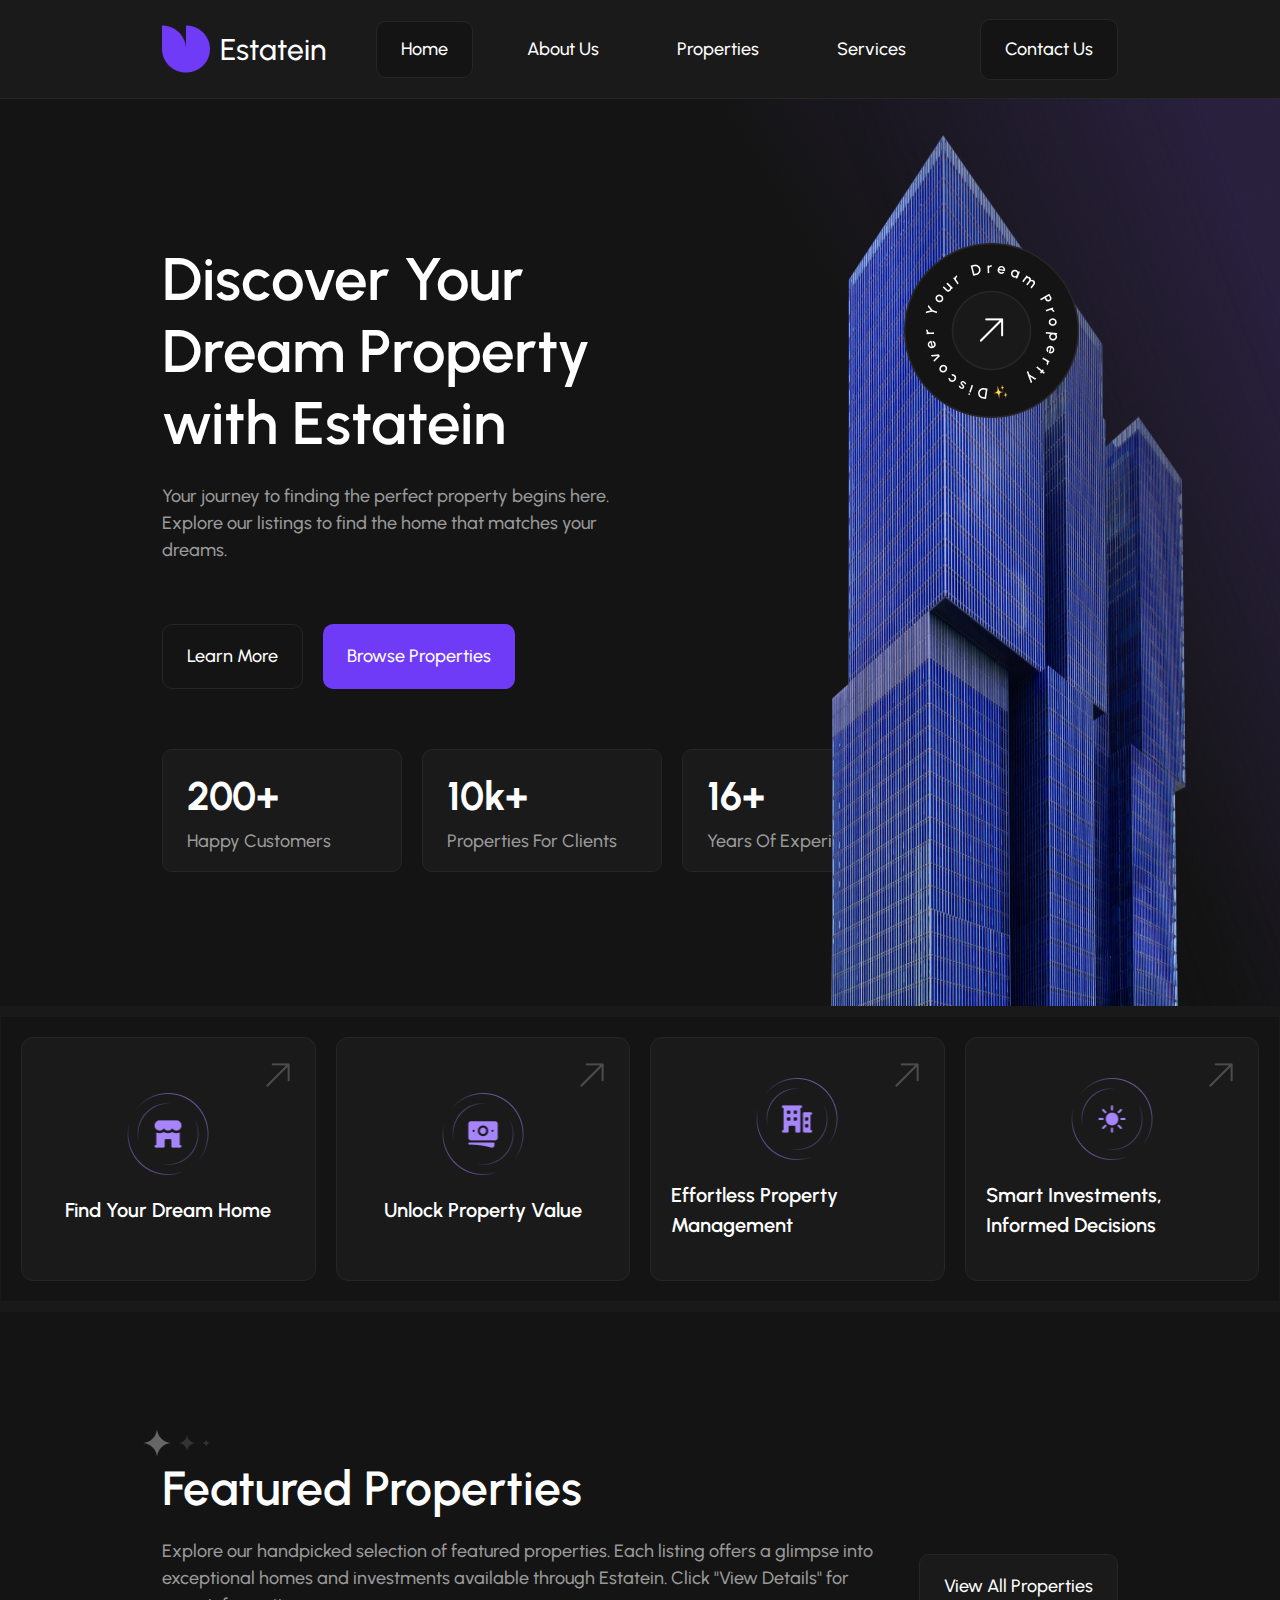
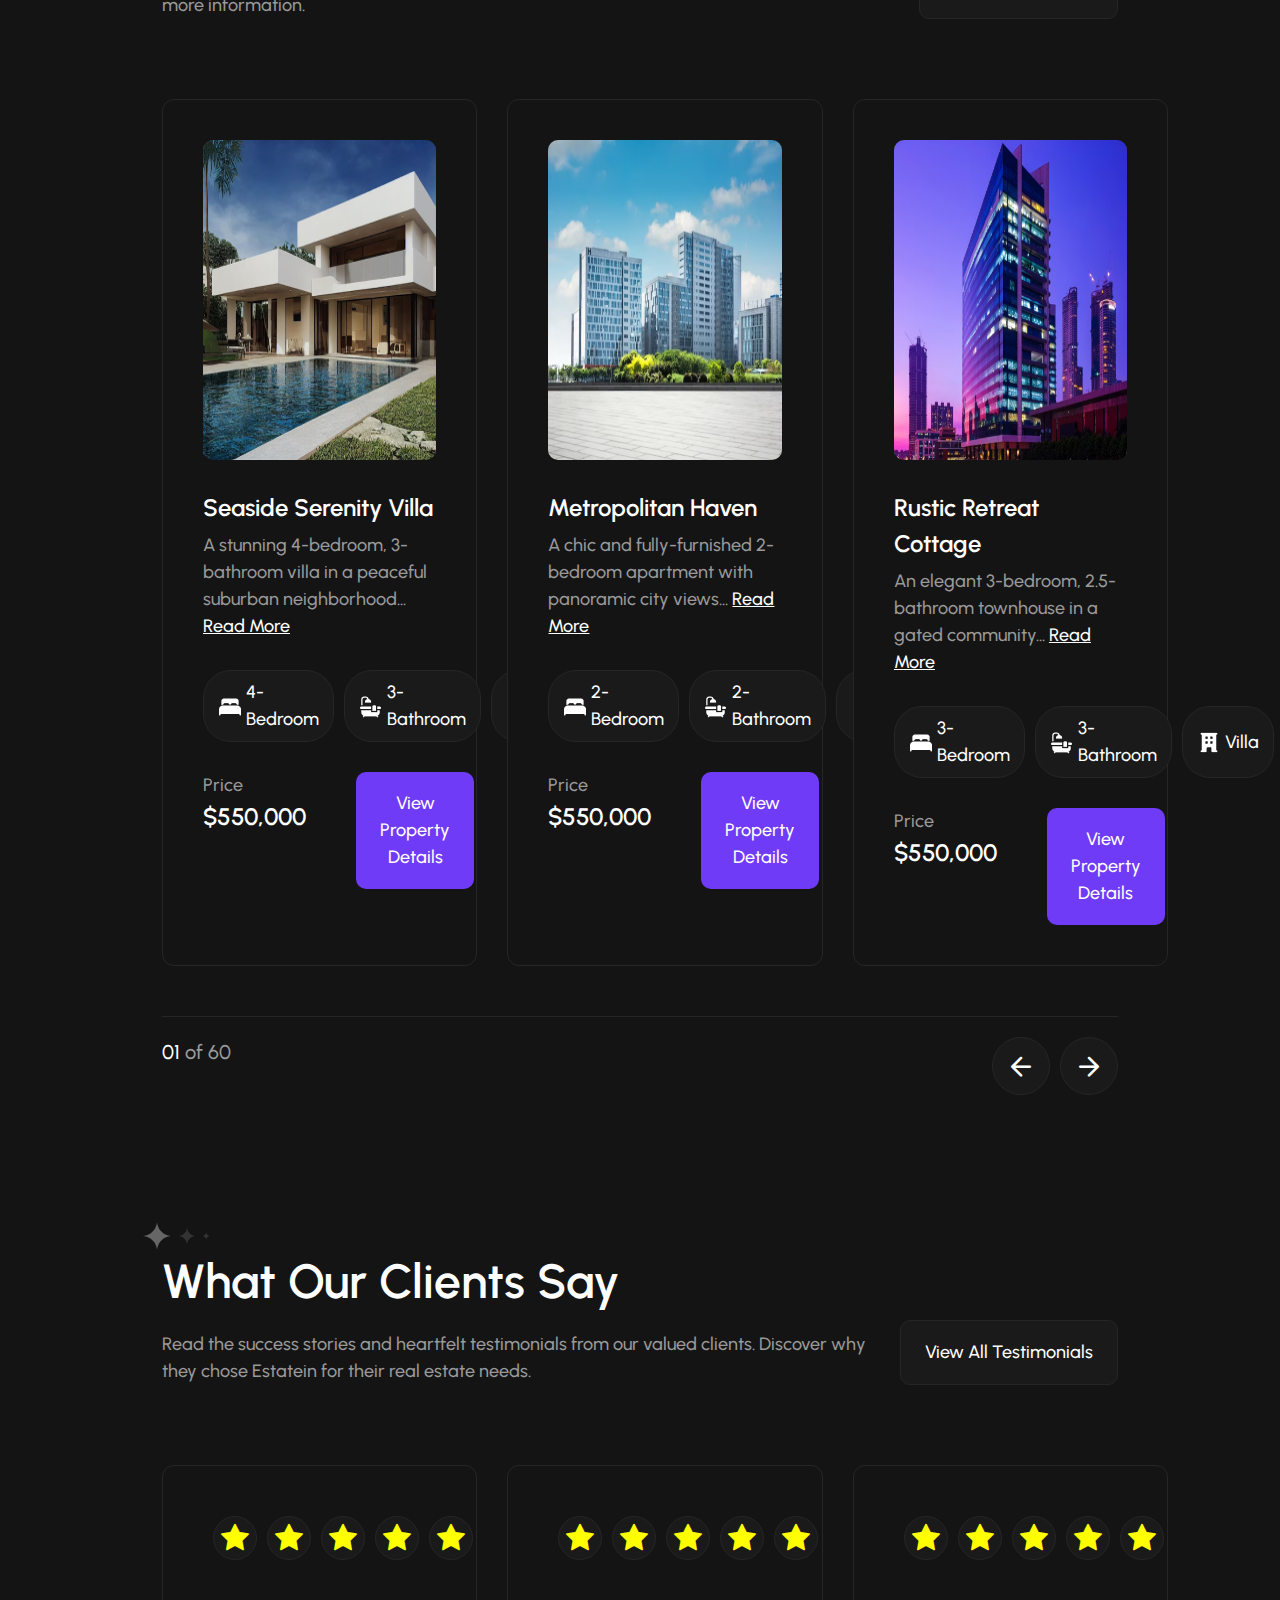
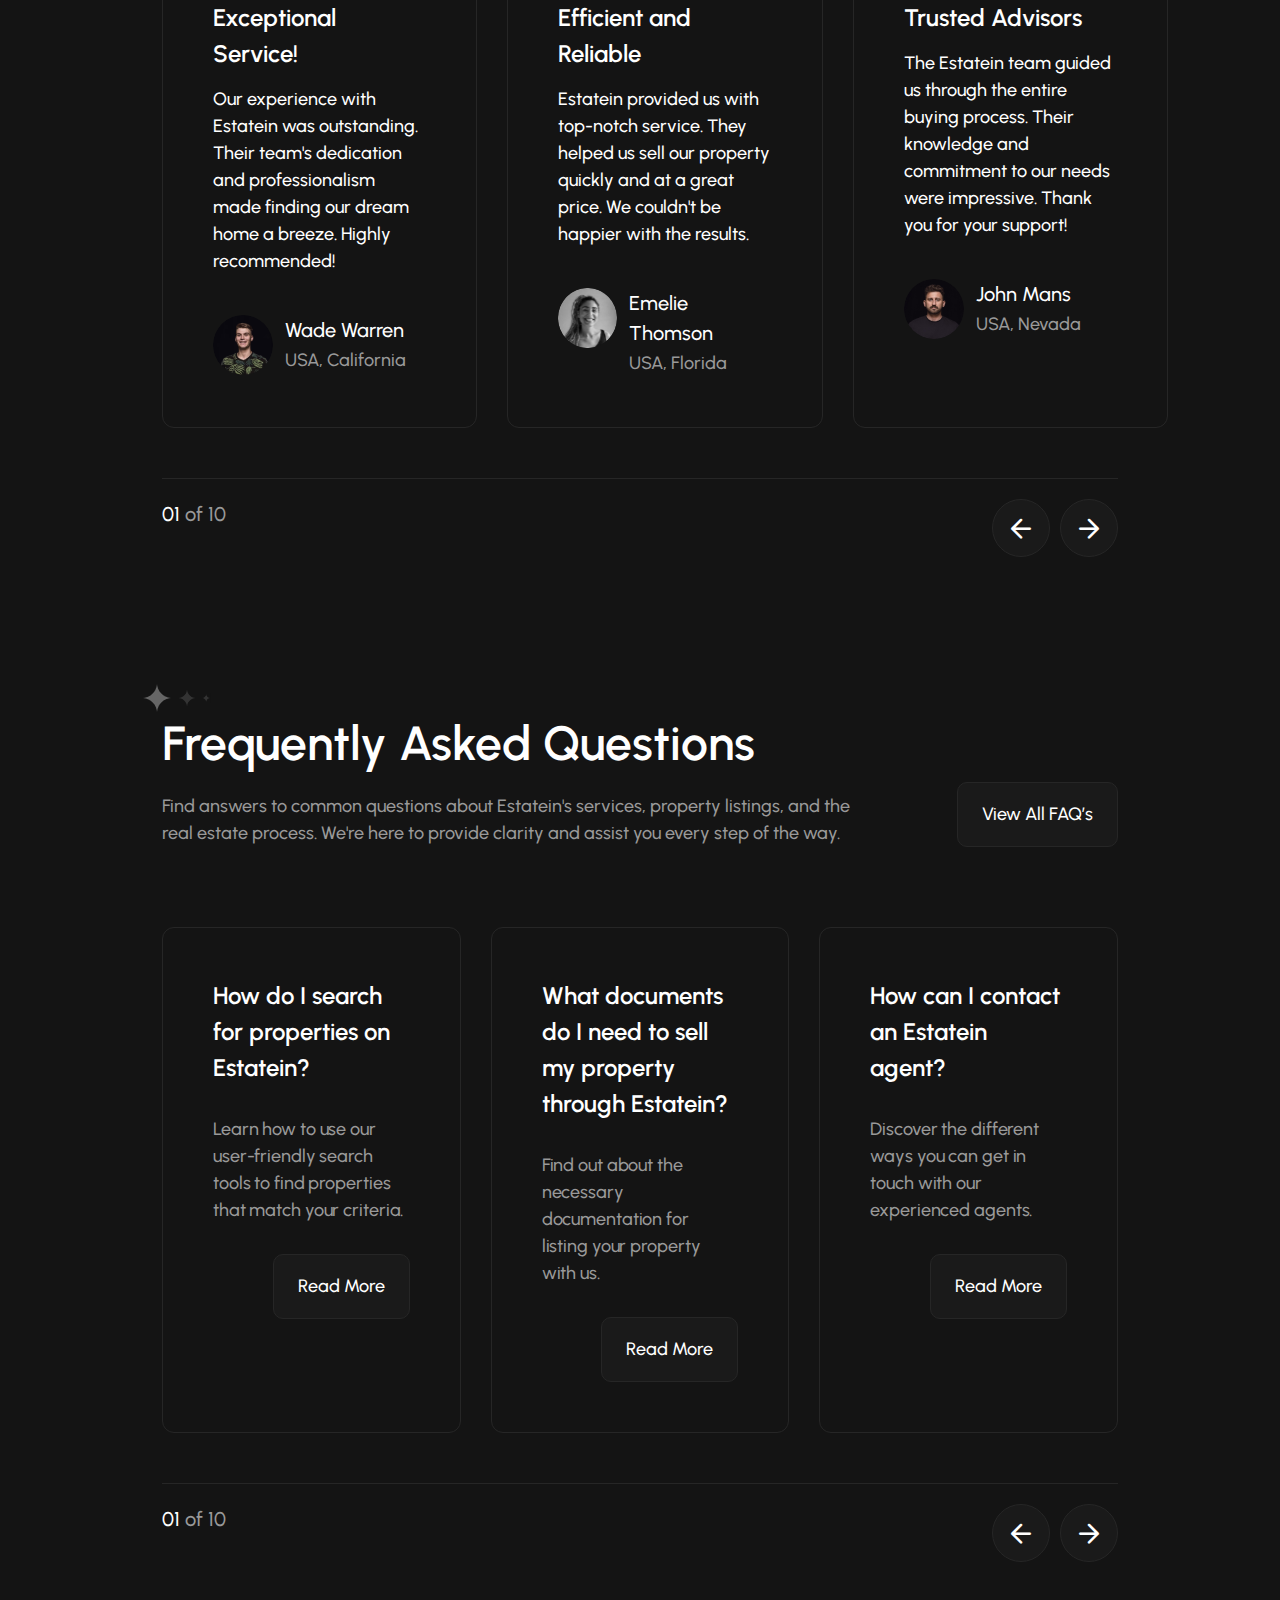
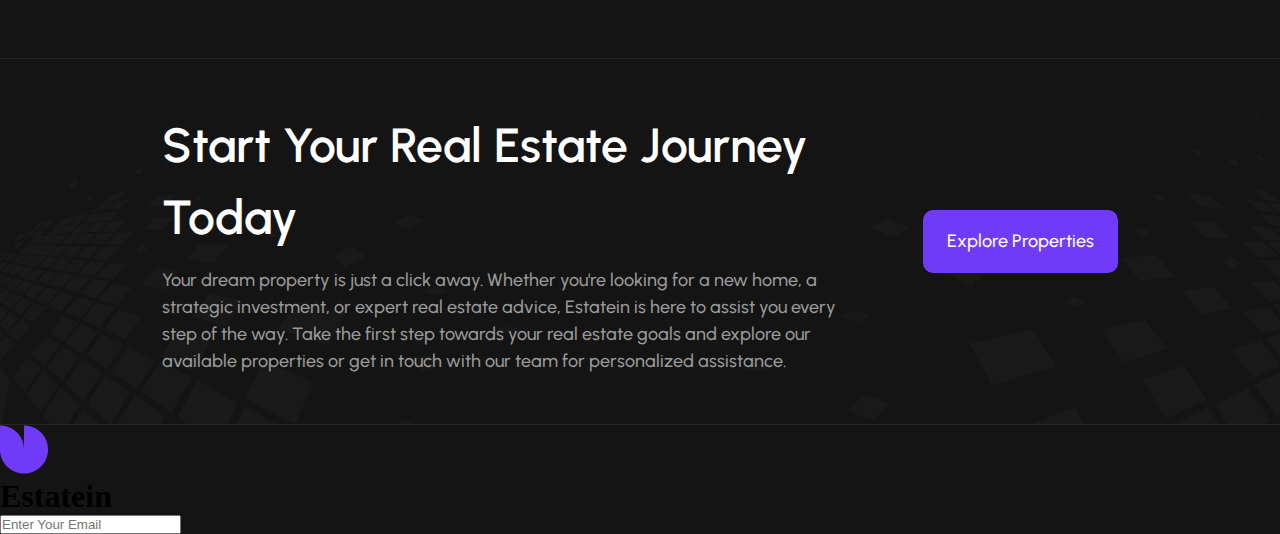
==== index.html @ aea60852 "home page" ====
<!DOCTYPE html>
<html lang="en">
  <head>
    <meta charset="UTF-8" />
    <meta name="viewport" content="width=device-width, initial-scale=1.0" />
    <title>Document</title>
    <link rel="stylesheet" href="style.css" />
    <link rel="stylesheet" href="./assets/global.css" />
    <script defer src="./app.js"></script>
    <link rel="preconnect" href="https://fonts.googleapis.com" />
    <link rel="preconnect" href="https://fonts.gstatic.com" crossorigin />
    <link
      href="https://fonts.googleapis.com/css2?family=Urbanist:ital,wght@0,100..900;1,100..900&display=swap"
      rel="stylesheet"
    />
    <link rel="stylesheet" href="./assets/icons/style.css" />
  </head>
  <body>
    <section class="G-style">
      <header class="head">
        <div class="logo-name">
          <div class="logo">
            <img src="./assets/icons/Symbol.png" alt="logo" />
          </div>
          <h1 class="title">Estatein</h1>
        </div>
        <ul class="list">
          <li class="list1">Home</li>
          <li class="list1">About Us</li>
          <li class="list1">Properties</li>
          <li class="list1">Services</li>
        </ul>
        <button class="contact-btn">Contact Us</button>
      </header>
      <div class="up-content">
        <div class="central-link">
          <img src="./assets/images/Sub Container.png" alt="" />
        </div>
        <div class="container1">
          <div class="cont1-text">
            <p class="text-large">Discover Your Dream Property with Estatein</p>
            <p class="text-small">
              Your journey to finding the perfect property begins here. Explore
              our listings to find the home that matches your dreams.
            </p>
          </div>
          <div class="cont1-btns">
            <button class="btn-more">Learn More</button>
            <button class="btn-properties">Browse Properties</button>
          </div>
          <div class="cont1-info">
            <div class="info-element">
              <p class="info-num">200+</p>
              <p class="info-text">Happy Customers</p>
            </div>
            <div class="info-element">
              <p class="info-num">10k+</p>
              <p class="info-text">Properties For Clients</p>
            </div>
            <div class="info-element">
              <p class="info-num">16+</p>
              <p class="info-text">Years Of Experience</p>
            </div>
          </div>
        </div>
        <div class="container2">
          <img src="./assets/images/Image.png" alt="building" />
        </div>
      </div>
      <div class="links">
        <div class="links-elm">
          <div class="icon-arrow">
            <img src="./assets/icons/./Icon.png" alt="icon" />
          </div>
          <div class="icon">
            <img src="./assets/icons/./Icon Container.png" alt="icon" />
          </div>
          <p class="text">Find Your Dream Home</p>
        </div>
        <div class="links-elm">
          <div class="icon-arrow">
            <img src="./assets/icons/./Icon.png" alt="icon" />
          </div>
          <div class="icon">
            <img src="./assets/icons/./Icon Container1.png" alt="icon" />
          </div>
          <p class="text">Unlock Property Value</p>
        </div>
        <div class="links-elm">
          <div class="icon-arrow">
            <img src="./assets/icons/./Icon.png" alt="icon" />
          </div>
          <div class="icon">
            <img src="./assets/icons/./Icon Container2.png" alt="icon" />
          </div>
          <p class="text">Effortless Property Management</p>
        </div>
        <div class="links-elm">
          <div class="icon-arrow">
            <img src="./assets/icons/./Icon.png" alt="icon" />
          </div>
          <div class="icon">
            <img src="./assets/icons/./Icon Container3.png" alt="icon" />
          </div>
          <p class="text">Smart Investments, Informed Decisions</p>
        </div>
      </div>
      <main class="main-content">
        <div class="main-elm">
          <div class="star-icon">
            <img src="./assets/icons/Abstract Design (1).png" alt="stars" />
          </div>
          <div class="top-text-p">
            <div class="text-p">
              <h3 class="top-sub">Featured Properties</h3>
              <p class="top-text">
                Explore our handpicked selection of featured properties. Each
                listing offers a glimpse into exceptional homes and investments
                available through Estatein. Click "View Details" for more
                information.
              </p>
            </div>
            <button class="top-btn">View All Properties</button>
          </div>
          <div class="element-content" id="main-content"></div>
          <div class="navigation">
            <p class="pages">
              <span class="page1" id="page1">01</span> of
              <span id="page2">60</span>
            </p>
            <div class="nav-btns">
              <button class="nav-btn">
                <i class="icon-arrow-left" id="prevPage"></i>
              </button>
              <button class="nav-btn">
                <i class="icon-arrow-right" id="nextPage"></i>
              </button>
            </div>
          </div>
        </div>
        <div class="main-elm">
          <div class="star-icon">
            <img src="./assets/icons/Abstract Design (1).png" alt="stars" />
          </div>
          <div class="top-text-p">
            <div class="text-p">
              <h3 class="top-sub">What Our Clients Say</h3>
              <p class="top-text">
                Read the success stories and heartfelt testimonials from our
                valued clients. Discover why they chose Estatein for their real
                estate needs.
              </p>
            </div>
            <button class="top-btn">View All Testimonials</button>
          </div>
          <div class="element-content" id="main-content1"></div>
          <div class="navigation">
            <p class="pages">
              <span class="page1" id="page1">01</span> of
              <span id="page2">10</span>
            </p>
            <div class="nav-btns">
              <button class="nav-btn">
                <i class="icon-arrow-left" id="prevPage"></i>
              </button>
              <button class="nav-btn">
                <i class="icon-arrow-right" id="nextPage"></i>
              </button>
            </div>
          </div>
        </div>
        <div class="main-elm">
          <div class="star-icon">
            <img src="./assets/icons/Abstract Design (1).png" alt="stars" />
          </div>
          <div class="top-text-p">
            <div class="text-p">
              <h3 class="top-sub">Frequently Asked Questions</h3>
              <p class="top-text">
                Find answers to common questions about Estatein's services,
                property listings, and the real estate process. We're here to
                provide clarity and assist you every step of the way.
              </p>
            </div>
            <button class="top-btn">View All FAQ’s</button>
          </div>
          <div class="element-content" id="main-content2"></div>
          <div class="navigation">
            <p class="pages">
              <span class="page1" id="page1">01</span> of
              <span id="page2">10</span>
            </p>
            <div class="nav-btns">
              <button class="nav-btn">
                <i class="icon-arrow-left" id="prevPage"></i>
              </button>
              <button class="nav-btn">
                <i class="icon-arrow-right" id="nextPage"></i>
              </button>
            </div>
          </div>
        </div>
      </main>
      <footer class="foot">
        <div class="f-container1">
          <div class="design-left">
            <img src="./assets/images/f-design-left.png" alt="" />
          </div>
          <div class="design-right">
            <img src="./assets/images/f-design-right.png" alt="" />
          </div>
          <div class="text-p">
            <h3 class="sub">Start Your Real Estate Journey Today</h3>
            <p class="text">
              Your dream property is just a click away. Whether you're looking
              for a new home, a strategic investment, or expert real estate
              advice, Estatein is here to assist you every step of the way. Take
              the first step towards your real estate goals and explore our
              available properties or get in touch with our team for
              personalized assistance.
            </p>
          </div>
          <button class="f-btn">Explore Properties</button>
        </div>
        <div class="f-container2">
          <div class="cont2-elm1">
            <div class="logo-name">
              <div class="logo">
                <img src="./assets/icons/Symbol.png" alt="logo" />
              </div>
              <h1 class="title">Estatein</h1>
            </div>
            <form class="f-input">
              <input type="text" placeholder="Enter Your Email" />
            </form>
          </div>
          <div class="cont2-elm2"></div>
        </div>
      </footer>
    </section>
  </body>
</html>
---- style.css ----
* {
  padding: 0;
  margin: 0;
  box-sizing: border-box;
}

body {
  background-color: #141414;
  overflow-x: hidden;
}
body .head {
  background-color: #1a1a1a;
  width: 100%;
  height: 99px;
  padding: 20px 162px;
  display: flex;
  justify-content: space-between;
  align-items: center;
  border-bottom: 1px solid #262626;
}
body .head .logo-name {
  display: flex;
  align-items: center;
  gap: 10px;
}
body .head .logo-name .logo {
  width: 48px;
  height: 48px;
}
body .head .logo-name .logo img {
  width: 100%;
  height: 100%;
}
body .head .logo-name .title {
  font-size: 30px;
  font-weight: 500;
  color: white;
  font-family: "Urbanist";
}
body .head .list {
  display: flex;
  list-style-type: none;
  height: 55px;
  gap: 30px;
  align-items: center;
}
body .head .list .list1 {
  font-size: 18px;
  font-weight: 500;
  color: white;
  font-family: "Urbanist";
  line-height: 27px;
  padding: 14px 24px;
  cursor: pointer;
  border-radius: 10px;
  background-color: #141414;
  background: transparent;
  transition: 0.3s;
}
body .head .list .list1:hover {
  transition: 0.3s;
  border: 1px solid #262626;
  background-color: #141414;
}
body .head .list .list1:first-child {
  border: 1px solid #262626;
  border-radius: 10px;
  background-color: #141414;
}
body .head .contact-btn {
  font-size: 18px;
  font-weight: 500;
  color: white;
  font-family: "Urbanist";
  line-height: 27px;
  padding: 16px 24px;
  cursor: pointer;
  border-radius: 10px;
  background-color: #141414;
  border: 1px solid #262626;
  border-radius: 10px;
  background-color: #141414;
}
body .head .contact-btn:hover {
  transition: 0.3s;
  border: 1px solid #262626;
  background-color: #141414;
}
body .up-content {
  display: flex;
  gap: 80px;
  position: relative;
}
body .up-content .central-link {
  position: absolute;
  top: 144px;
  left: 904px;
}
body .up-content .container1 {
  display: flex;
  flex-direction: column;
  gap: 60px;
  padding: 144px 0 144px 162px;
  width: 50%;
}
body .up-content .container1 .cont1-text {
  display: flex;
  flex-direction: column;
  gap: 24px;
}
body .up-content .container1 .cont1-text .text-large {
  font-size: 60px;
  font-weight: 600;
  color: white;
  font-family: "Urbanist";
  line-height: 72px;
}
body .up-content .container1 .cont1-text .text-small {
  font-size: 18px;
  font-weight: 500;
  color: #999999;
  font-family: "Urbanist";
  line-height: 27px;
}
body .up-content .container1 .cont1-btns {
  display: flex;
  gap: 20px;
}
body .up-content .container1 .cont1-btns .btn-more {
  font-size: 18px;
  font-weight: 500;
  color: white;
  font-family: "Urbanist";
  line-height: 27px;
  line-height: 27px;
  padding: 18px 24px;
  cursor: pointer;
  border-radius: 10px;
  background-color: #141414;
  border: 1px solid #262626;
  border-radius: 10px;
  background-color: #141414;
}
body .up-content .container1 .cont1-btns .btn-more:hover {
  transition: 0.3s;
  border: 1px solid #262626;
  background-color: #141414;
}
body .up-content .container1 .cont1-btns .btn-properties {
  font-size: 18px;
  font-weight: 500;
  color: white;
  font-family: "Urbanist";
  line-height: 27px;
  padding: 18px 24px;
  cursor: pointer;
  border-radius: 10px;
  background-color: #703bf7;
  line-height: 27px;
  border: none;
  border-radius: 10px;
}
body .up-content .container1 .cont1-btns .btn-properties:hover {
  transition: 0.3s;
  border: 1px solid #262626;
  background-color: #703bf7;
}
body .up-content .container1 .cont1-btns .btn-properties:hover {
  border: none;
}
body .up-content .container1 .cont1-info {
  display: flex;
  gap: 20px;
}
body .up-content .container1 .cont1-info .info-element {
  display: flex;
  flex-direction: column;
  gap: 2px;
  line-height: 27px;
  padding: 16px 24px;
  cursor: pointer;
  border-radius: 10px;
  background-color: #1a1a1a;
  border: 1px solid #262626;
  cursor: default;
}
body .up-content .container1 .cont1-info .info-element:hover {
  transition: 0.3s;
  border: 1px solid #262626;
  background-color: #1a1a1a;
}
body .up-content .container1 .cont1-info .info-element .info-num {
  font-size: 40px;
  font-weight: 700;
  color: white;
  font-family: "Urbanist";
  min-width: 190px;
  line-height: 60px;
}
body .up-content .container1 .cont1-info .info-element .info-text {
  font-size: 18px;
  font-weight: 500;
  color: #999999;
  font-family: "Urbanist";
  line-height: 27px;
}
body .up-content .container2 {
  width: 50%;
}
body .up-content .container2 img {
  width: 100%;
  height: 100%;
  background: linear-gradient(238.21deg, #2a213f 8.76%, rgba(25, 25, 25, 0) 50.09%);
}
body .links {
  display: flex;
  padding: 20px;
  gap: 20px;
  border: 1px solid #1a1a1a;
  box-shadow: 0px 0px 0px 10px #191919;
  position: relative;
  z-index: 1;
}
body .links .links-elm {
  width: 25%;
  display: flex;
  flex-direction: column;
  gap: 20px;
  justify-content: center;
  align-items: center;
  padding: 40px 20px;
  position: relative;
  border: 1px solid #262626;
  border-radius: 12px;
  background-color: #1a1a1a;
  cursor: pointer;
}
body .links .links-elm .icon {
  width: 82px;
  height: 82px;
}
body .links .links-elm .icon img {
  width: 100%;
  height: 100%;
}
body .links .links-elm .icon-arrow {
  position: absolute;
  top: 20px;
  right: 20px;
  width: 34px;
  height: 34px;
}
body .links .links-elm .icon-arrow img {
  width: 100%;
  height: 100%;
}
body .links .links-elm .text {
  font-size: 20px;
  font-weight: 600;
  color: white;
  font-family: "Urbanist";
  line-height: 30px;
}
body .main-content {
  width: 100%;
  margin: 150px 0 96px;
  padding: 0 162px;
  display: flex;
  flex-direction: column;
  gap: 150px;
}
body .main-content .main-elm {
  display: flex;
  flex-direction: column;
  position: relative;
}
body .main-content .main-elm .star-icon {
  position: absolute;
  top: -24px;
  left: -20px;
}
body .main-content .main-elm .top-text-p {
  display: flex;
  justify-content: space-between;
  align-content: flex-end;
  margin-bottom: 80px;
}
body .main-content .main-elm .top-text-p .text-p {
  width: 75%;
}
body .main-content .main-elm .top-text-p .text-p .top-sub {
  font-size: 48px;
  font-weight: 600;
  color: white;
  font-family: "Urbanist";
  line-height: 72px;
}
body .main-content .main-elm .top-text-p .text-p .top-text {
  margin-top: 14px;
  font-size: 18px;
  font-weight: 500;
  color: #999999;
  font-family: "Urbanist";
  line-height: 27px;
}
body .main-content .main-elm .top-text-p .top-btn {
  line-height: 27px;
  padding: 18px 24px;
  cursor: pointer;
  border-radius: 10px;
  background-color: #1a1a1a;
  font-size: 18px;
  font-weight: 500;
  color: white;
  font-family: "Urbanist";
  line-height: 27px;
  height: max-content;
  align-self: flex-end;
  border: 1px solid #262626;
}
body .main-content .main-elm .top-text-p .top-btn:hover {
  transition: 0.3s;
  border: 1px solid #262626;
  background-color: #1a1a1a;
}
body .main-content .main-elm .element-content {
  display: flex;
  gap: 30px;
  margin-bottom: 50px;
}
body .main-content .main-elm .element-content .part-house {
  width: 33%;
  padding: 40px;
  display: flex;
  flex-direction: column;
  gap: 30px;
  border: 1px solid #262626;
  border-radius: 12px;
  background-color: #141414;
}
body .main-content .main-elm .element-content .part-house .house-img {
  width: 100%;
  height: 320px;
  border-radius: 10px;
}
body .main-content .main-elm .element-content .part-house .house-img img {
  width: 100%;
  height: 100%;
  border-radius: 10px;
}
body .main-content .main-elm .element-content .part-house .house-text .house-sub {
  font-size: 24px;
  font-weight: 600;
  color: white;
  font-family: "Urbanist";
  line-height: 36px;
}
body .main-content .main-elm .element-content .part-house .house-text .house-info {
  margin-top: 6px;
  font-size: 18px;
  font-weight: 500;
  color: #999999;
  font-family: "Urbanist";
  line-height: 27px;
}
body .main-content .main-elm .element-content .part-house .house-text .house-link {
  color: white;
}
body .main-content .main-elm .element-content .part-house .about-house {
  display: flex;
  gap: 10px;
}
body .main-content .main-elm .element-content .part-house .about-house .about-elm {
  display: flex;
  align-items: center;
  padding: 8px 14px;
  gap: 4px;
  border: 1px solid #262626;
  border-radius: 28px;
  background-color: #1a1a1a;
}
body .main-content .main-elm .element-content .part-house .about-house .about-elm .about-text {
  font-size: 18px;
  font-weight: 500;
  color: white;
  font-family: "Urbanist";
  line-height: 27px;
}
body .main-content .main-elm .element-content .part-house .price-p {
  display: flex;
  gap: 50px;
}
body .main-content .main-elm .element-content .part-house .price-p .price .price-text {
  font-size: 18px;
  font-weight: 500;
  color: #999999;
  font-family: "Urbanist";
  line-height: 27px;
}
body .main-content .main-elm .element-content .part-house .price-p .price .price-sum {
  font-size: 24px;
  font-weight: 600;
  color: white;
  font-family: "Urbanist";
  line-height: 36px;
}
body .main-content .main-elm .element-content .part-house .price-p .price-btn {
  line-height: 27px;
  padding: 18px 24px;
  cursor: pointer;
  border-radius: 10px;
  background-color: #703bf7;
  font-size: 18px;
  font-weight: 500;
  color: white;
  font-family: "Urbanist";
  line-height: 27px;
  width: 70%;
  border: none;
  border-radius: 10px;
  background-color: #703bf7;
}
body .main-content .main-elm .element-content .part-house .price-p .price-btn:hover {
  transition: 0.3s;
  border: 1px solid #262626;
  background-color: #703bf7;
}
body .main-content .main-elm .element-content .part-rate {
  display: flex;
  flex-direction: column;
  padding: 50px;
  gap: 40px;
  border: 1px solid #262626;
  border-radius: 12px;
  width: 33%;
}
body .main-content .main-elm .element-content .part-rate .star-part {
  display: flex;
  gap: 10px;
}
body .main-content .main-elm .element-content .part-rate .star-part .star-btn {
  display: flex;
  justify-content: center;
  align-items: center;
  width: 44px;
  height: 44px;
  display: flex;
  justify-content: center;
  align-items: center;
  border-radius: 50%;
  background-color: #1a1a1a;
  border: 1px solid #262626;
  padding: 10px;
  cursor: pointer;
  line-height: 1;
  font-size: 30px;
  font-weight: 500;
  color: yellow;
  font-family: "Urbanist";
}
body .main-content .main-elm .element-content .part-rate .text-part {
  display: flex;
  flex-direction: column;
  gap: 14px;
  min-height: 158px;
}
body .main-content .main-elm .element-content .part-rate .text-part .rate-sub {
  font-size: 24px;
  font-weight: 600;
  color: white;
  font-family: "Urbanist";
  line-height: 36px;
}
body .main-content .main-elm .element-content .part-rate .text-part .rate-text {
  font-size: 18px;
  font-weight: 500;
  color: white;
  font-family: "Urbanist";
  line-height: 27px;
}
body .main-content .main-elm .element-content .part-rate .user-part {
  display: flex;
  gap: 12px;
}
body .main-content .main-elm .element-content .part-rate .user-part .user-image {
  width: 60px;
  height: 60px;
}
body .main-content .main-elm .element-content .part-rate .user-part .user-image img {
  width: 100%;
  height: 100%;
  border-radius: 50%;
}
body .main-content .main-elm .element-content .part-rate .user-part .user-info {
  display: flex;
  flex-direction: column;
  gap: 2px;
}
body .main-content .main-elm .element-content .part-rate .user-part .user-info .user-name {
  font-size: 20px;
  font-weight: 500;
  color: white;
  font-family: "Urbanist";
  line-height: 30px;
}
body .main-content .main-elm .element-content .part-rate .user-part .user-info .user-region {
  font-size: 18px;
  font-weight: 500;
  color: #999999;
  font-family: "Urbanist";
  line-height: 27px;
}
body .main-content .main-elm .element-content .part-question {
  display: flex;
  flex-direction: column;
  padding: 50px;
  gap: 30px;
  border: 1px solid #262626;
  border-radius: 12px;
  width: 33%;
}
body .main-content .main-elm .element-content .part-question .question {
  font-size: 24px;
  font-weight: 600;
  color: white;
  font-family: "Urbanist";
  line-height: 36px;
  min-height: 72px;
}
body .main-content .main-elm .element-content .part-question .answer {
  font-size: 18px;
  font-weight: 500;
  color: #999999;
  font-family: "Urbanist";
  line-height: 27px;
  letter-spacing: -0.006em;
}
body .main-content .main-elm .element-content .part-question .answer-btn {
  line-height: 27px;
  padding: 18px 24px;
  cursor: pointer;
  border-radius: 10px;
  background-color: #1a1a1a;
  font-size: 18px;
  font-weight: 500;
  color: white;
  font-family: "Urbanist";
  line-height: 27px;
  height: max-content;
  align-self: flex-end;
  border: 1px solid #262626;
}
body .main-content .main-elm .element-content .part-question .answer-btn:hover {
  transition: 0.3s;
  border: 1px solid #262626;
  background-color: #1a1a1a;
}
body .main-content .main-elm .navigation {
  display: flex;
  justify-content: space-between;
  padding-top: 20px;
  border-top: 1px solid #262626;
}
body .main-content .main-elm .navigation .pages {
  font-size: 20px;
  font-weight: 500;
  color: #999999;
  font-family: "Urbanist";
  line-height: 30px;
}
body .main-content .main-elm .navigation .pages .page1 {
  color: white;
}
body .main-content .main-elm .navigation .nav-btns {
  display: flex;
  gap: 10px;
}
body .main-content .main-elm .navigation .nav-btns .nav-btn {
  width: 58px;
  height: 58px;
  display: flex;
  justify-content: center;
  align-items: center;
  border-radius: 50%;
  background-color: #1a1a1a;
  border: 1px solid #262626;
  padding: 14px;
  cursor: pointer;
  line-height: 1;
  font-size: 30px;
  font-weight: 500;
  color: white;
  font-family: "Urbanist";
}
body .foot .f-container1 {
  width: 100%;
  height: 367px;
  display: flex;
  justify-content: space-between;
  align-items: center;
  padding: 100px 162px;
  border: 1px solid #262626;
  border-right: none;
  border-left: none;
  overflow: hidden;
  position: relative;
}
body .foot .f-container1 .design-left {
  position: absolute;
  top: 59px;
  left: -20px;
  z-index: -1;
}
body .foot .f-container1 .design-right {
  position: absolute;
  top: 36px;
  right: -92px;
  z-index: -1;
}
body .foot .f-container1 .text-p {
  width: 71%;
}
body .foot .f-container1 .text-p .sub {
  font-size: 48px;
  font-weight: 600;
  color: white;
  font-family: "Urbanist";
  line-height: 72px;
}
body .foot .f-container1 .text-p .text {
  font-size: 18px;
  font-weight: 500;
  color: #999999;
  font-family: "Urbanist";
  line-height: 27px;
  margin-top: 14px;
}
body .foot .f-container1 .f-btn {
  font-size: 18px;
  font-weight: 500;
  color: white;
  font-family: "Urbanist";
  line-height: 27px;
  padding: 18px 24px;
  cursor: pointer;
  border-radius: 10px;
  background-color: #703bf7;
  line-height: 27px;
  border: none;
  border-radius: 10px;
}
body .foot .f-container1 .f-btn:hover {
  transition: 0.3s;
  border: 1px solid #262626;
  background-color: #703bf7;
}
body .foot .f-container1 .f-btn:hover {
  border: none;
}

/*# sourceMappingURL=style.css.map */
---- assets/global.css ----
.G-style {
    max-width: 1920px;
    width: 100%;
    margin: 0 auto;
}
---- assets/icons/style.css ----
@font-face {
  font-family: 'icomoon';
  src:  url('fonts/icomoon.eot?g1mghr');
  src:  url('fonts/icomoon.eot?g1mghr#iefix') format('embedded-opentype'),
    url('fonts/icomoon.ttf?g1mghr') format('truetype'),
    url('fonts/icomoon.woff?g1mghr') format('woff'),
    url('fonts/icomoon.svg?g1mghr#icomoon') format('svg');
  font-weight: normal;
  font-style: normal;
  font-display: block;
}

[class^="icon-"], [class*=" icon-"] {
  /* use !important to prevent issues with browser extensions that change fonts */
  font-family: 'icomoon' !important;
  /* speak: never; */
  font-style: normal;
  font-weight: normal;
  font-variant: normal;
  text-transform: none;
  line-height: 1;

  /* Better Font Rendering =========== */
  -webkit-font-smoothing: antialiased;
  -moz-osx-font-smoothing: grayscale;
}

.icon-arrow-right:before {
  content: "\e900";
}
.icon-arrow-left:before {
  content: "\e901";
}
.icon-star:before {
  content: "\e911";
}
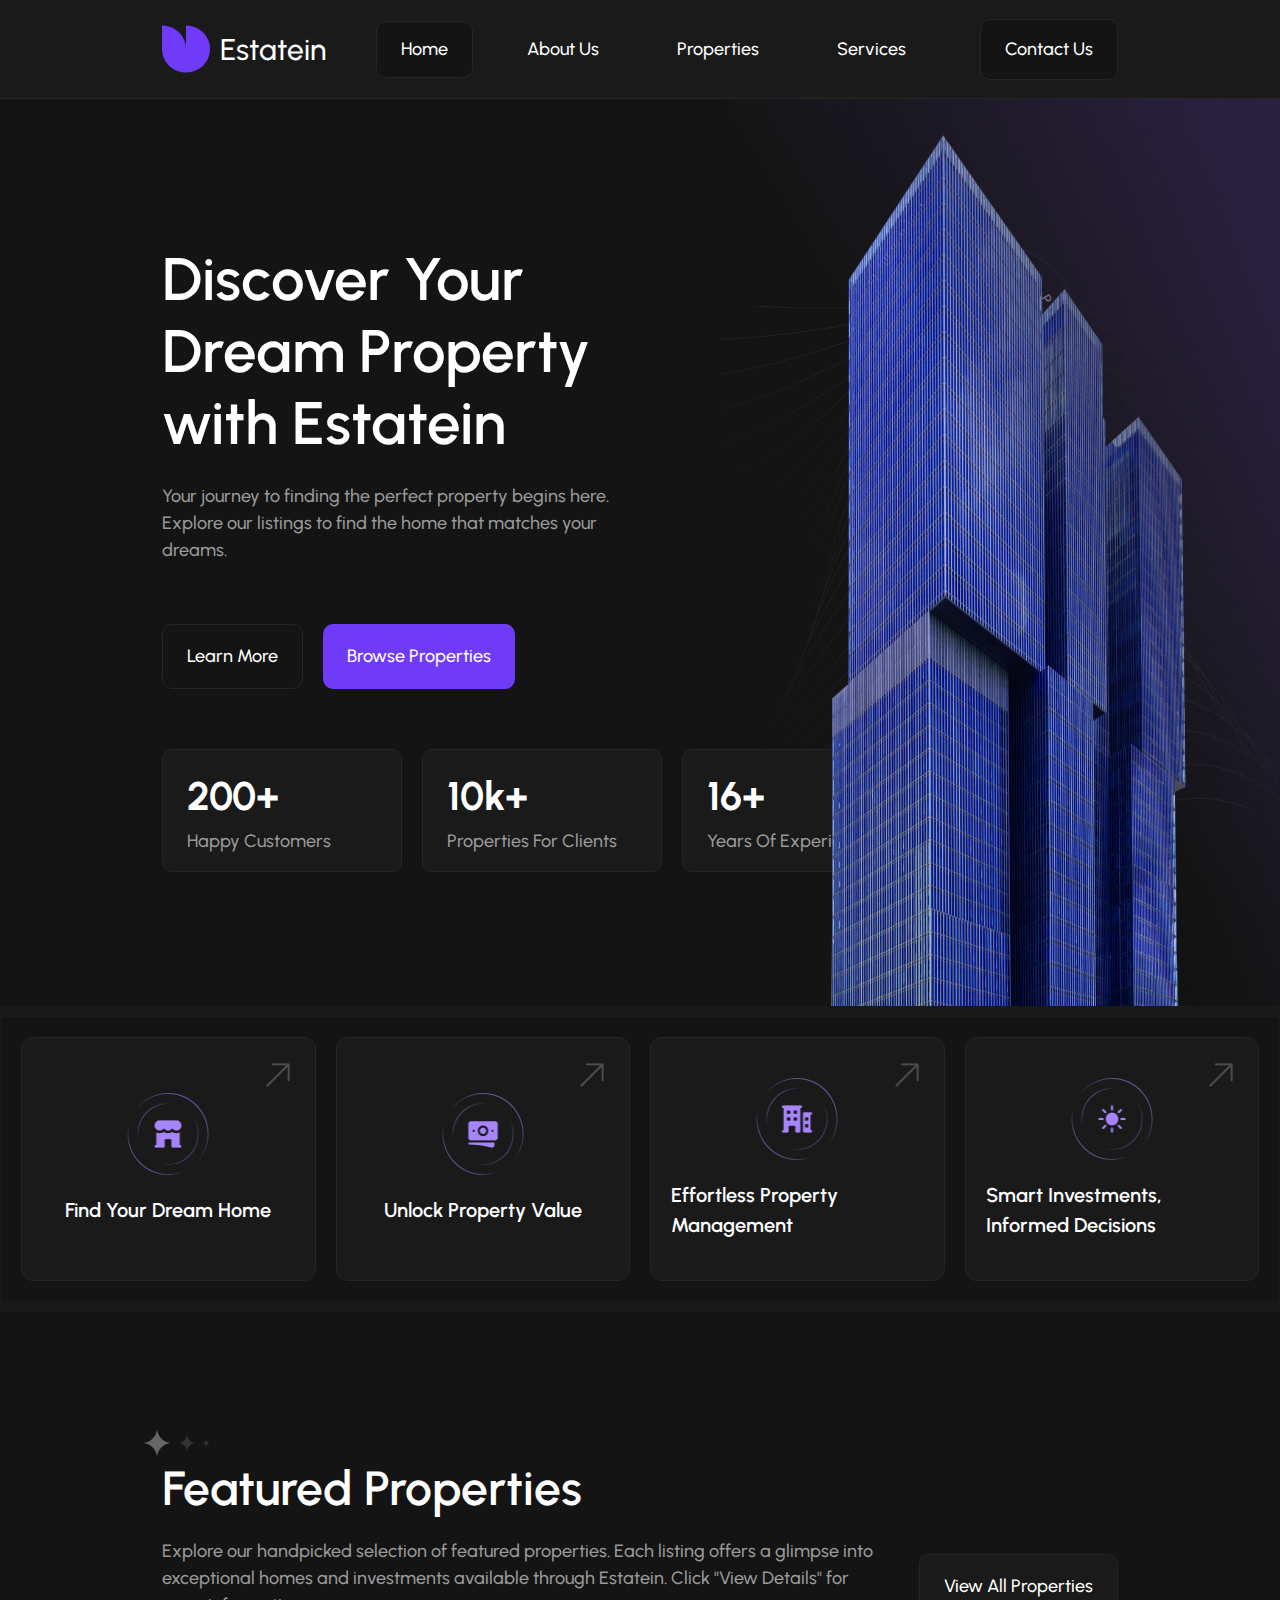
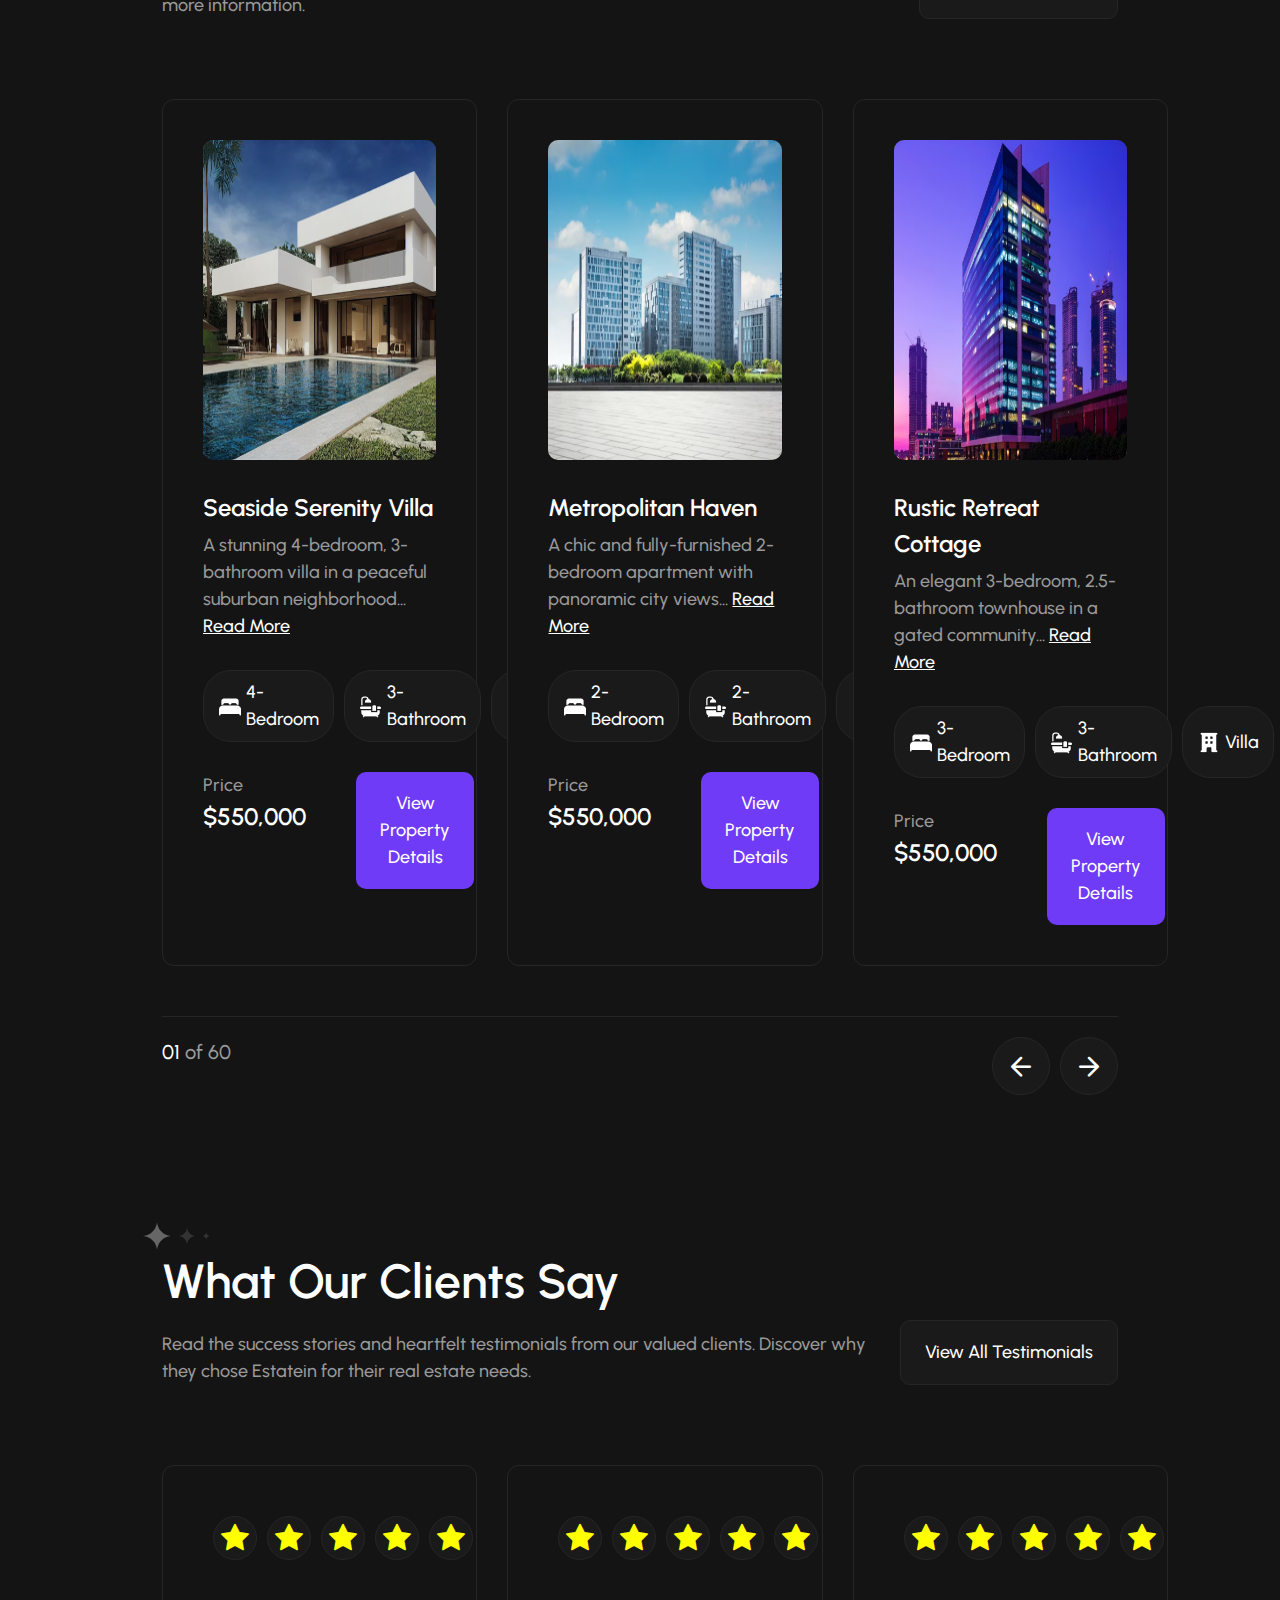
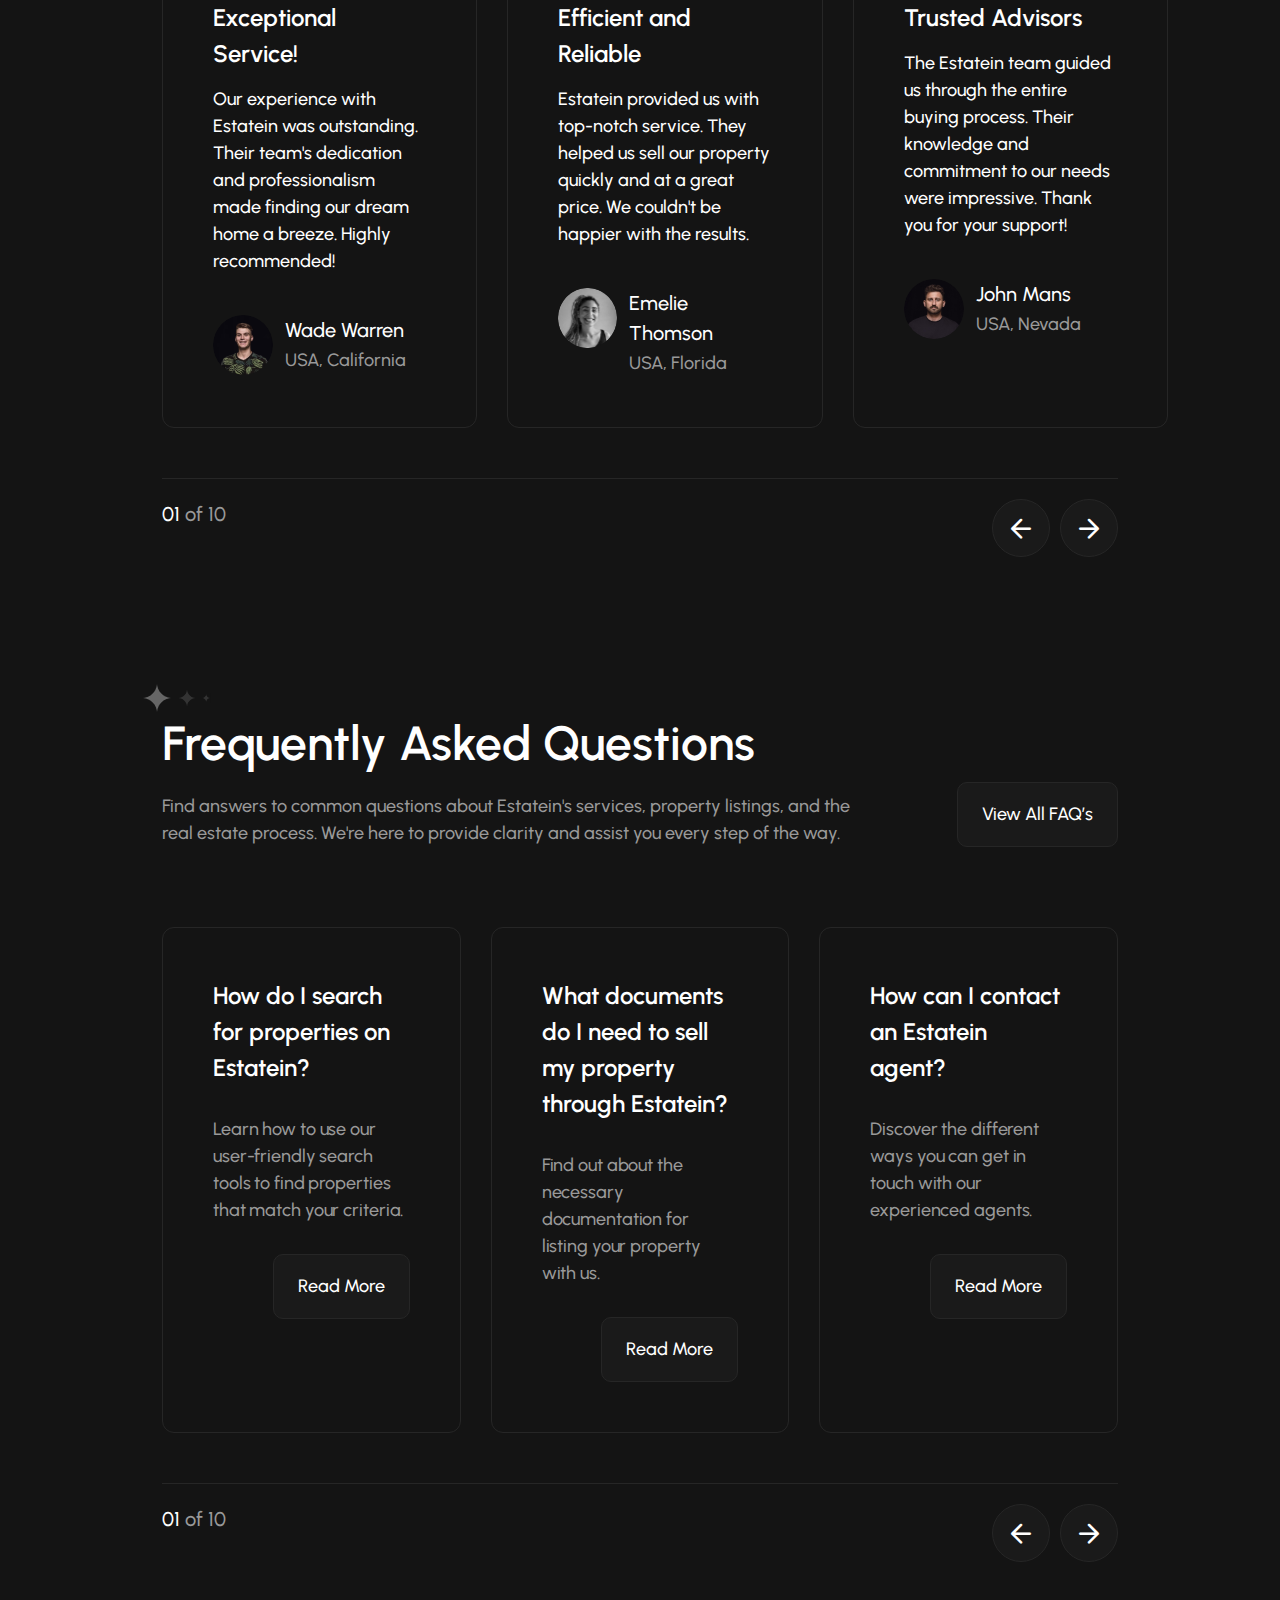
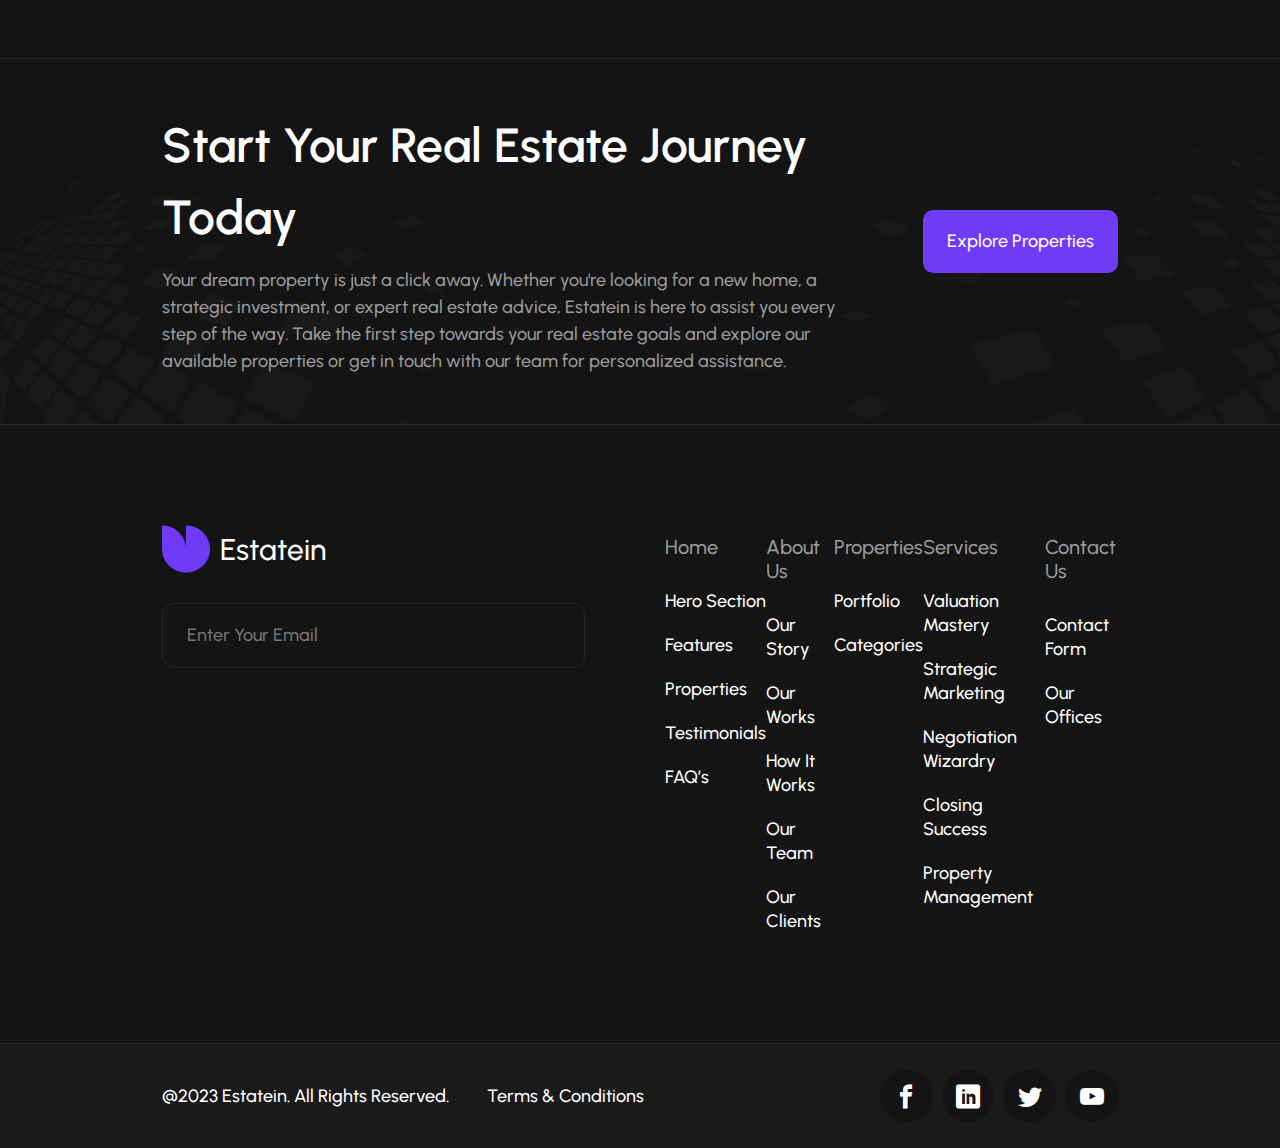
==== commit abe8bb89: "home page1" ====
--- a/index.html
+++ b/index.html
@@ -64,7 +64,14 @@
           </div>
         </div>
         <div class="container2">
-          <img src="./assets/images/Image.png" alt="building" />
+          <img
+            src="./assets/images/Image.png"
+            class="building"
+            alt="building"
+          />
+          <div class="lines">
+            <img src="./assets/images/lines.png" alt="" />
+          </div>
         </div>
       </div>
       <div class="links">
@@ -224,17 +231,68 @@
         </div>
         <div class="f-container2">
           <div class="cont2-elm1">
-            <div class="logo-name">
-              <div class="logo">
+            <div class="f-logo-name">
+              <div class="f-logo">
                 <img src="./assets/icons/Symbol.png" alt="logo" />
               </div>
-              <h1 class="title">Estatein</h1>
-            </div>
-            <form class="f-input">
-              <input type="text" placeholder="Enter Your Email" />
+              <p class="f-title">Estatein</p>
+            </div>
+            <form class="f-input-p">
+              <input
+                type="text"
+                placeholder="Enter Your Email"
+                class="f-input"
+              />
             </form>
           </div>
-          <div class="cont2-elm2"></div>
+          <div class="cont2-elm2">
+            <ul class="list">
+              <li class="list1 list1-1">Home</li>
+              <li class="list1">Hero Section</li>
+              <li class="list1">Features</li>
+              <li class="list1">Properties</li>
+              <li class="list1">Testimonials</li>
+              <li class="list1">FAQ’s</li>
+            </ul>
+            <ul class="list">
+              <li class="list1 list1-1">About Us</li>
+              <li class="list1">Our Story</li>
+              <li class="list1">Our Works</li>
+              <li class="list1">How It Works</li>
+              <li class="list1">Our Team</li>
+              <li class="list1">Our Clients</li>
+            </ul>
+            <ul class="list">
+              <li class="list1 list1-1">Properties</li>
+              <li class="list1">Portfolio</li>
+              <li class="list1">Categories</li>
+            </ul>
+            <ul class="list">
+              <li class="list1 list1-1">Services</li>
+              <li class="list1">Valuation Mastery</li>
+              <li class="list1">Strategic Marketing</li>
+              <li class="list1">Negotiation Wizardry</li>
+              <li class="list1">Closing Success</li>
+              <li class="list1">Property Management</li>
+            </ul>
+            <ul class="list">
+              <li class="list1 list1-1">Contact Us</li>
+              <li class="list1">Contact Form</li>
+              <li class="list1">Our Offices</li>
+            </ul>
+          </div>
+        </div>
+        <div class="f-container3">
+          <div class="terms">
+            <p class="date">@2023 Estatein. All Rights Reserved.</p>
+            <p class="term">Terms & Conditions</p>
+          </div>
+          <div class="social-media">
+            <button class="social-btn"><i class="icon-facebook"></i></button>
+            <button class="social-btn"><i class="icon-linkedin"></i></button>
+            <button class="social-btn"><i class="icon-twitter"></i></button>
+            <button class="social-btn"><i class="icon-youtube"></i></button>
+          </div>
         </div>
       </footer>
     </section>
--- a/style.css
+++ b/style.css
@@ -102,6 +102,7 @@
   gap: 60px;
   padding: 144px 0 144px 162px;
   width: 50%;
+  background-color: #141414;
 }
 body .up-content .container1 .cont1-text {
   display: flex;
@@ -206,15 +207,33 @@
 }
 body .up-content .container2 {
   width: 50%;
-}
-body .up-content .container2 img {
+  position: relative;
+}
+body .up-content .container2 .building {
   width: 100%;
   height: 100%;
   background: linear-gradient(238.21deg, #2a213f 8.76%, rgba(25, 25, 25, 0) 50.09%);
 }
+body .up-content .container2 .lines {
+  width: 100%;
+  height: 100%;
+  position: absolute;
+  top: 0px;
+  left: 0px;
+  z-index: -1;
+}
+body .up-content .container2 .lines img {
+  width: 100%;
+  height: 100%;
+  padding: 1.3px 0.92px 1.31px 0.85px;
+  gap: 0px;
+  opacity: 0px;
+  object-fit: contain;
+}
 body .links {
   display: flex;
   padding: 20px;
+  background-color: #141414;
   gap: 20px;
   border: 1px solid #1a1a1a;
   box-shadow: 0px 0px 0px 10px #191919;
@@ -657,5 +676,120 @@
 body .foot .f-container1 .f-btn:hover {
   border: none;
 }
+body .foot .f-container2 {
+  display: flex;
+  gap: 80px;
+  padding: 100px 162px;
+}
+body .foot .f-container2 .cont2-elm1 {
+  width: 538px;
+}
+body .foot .f-container2 .cont2-elm1 .f-logo-name {
+  display: flex;
+  align-items: center;
+  gap: 10px;
+}
+body .foot .f-container2 .cont2-elm1 .f-logo-name .f-logo {
+  width: 48px;
+  height: 48px;
+}
+body .foot .f-container2 .cont2-elm1 .f-logo-name .f-logo img {
+  width: 100%;
+  height: 100%;
+}
+body .foot .f-container2 .cont2-elm1 .f-logo-name .f-title {
+  font-size: 30px;
+  font-weight: 500;
+  color: white;
+  font-family: "Urbanist";
+}
+body .foot .f-container2 .cont2-elm1 .f-input-p .f-input {
+  width: 423px;
+  font-size: 18px;
+  font-weight: 500;
+  color: #999999;
+  font-family: "Urbanist";
+  line-height: 27px;
+  padding: 18px 24px;
+  border: 1px solid #262626;
+  border-radius: 12px;
+  margin-top: 30px;
+  background: transparent;
+}
+body .foot .f-container2 .cont2-elm1 .f-input-p .f-input:focus {
+  outline: 1px solid #262626;
+}
+body .foot .f-container2 .cont2-elm2 {
+  display: flex;
+  width: 70%;
+  justify-content: space-between;
+}
+body .foot .f-container2 .cont2-elm2 .list {
+  list-style-type: none;
+}
+body .foot .f-container2 .cont2-elm2 .list .list1 {
+  padding: 10px 0;
+  font-size: 18px;
+  font-weight: 500;
+  color: white;
+  font-family: "Urbanist";
+  line-height: 24px;
+}
+body .foot .f-container2 .cont2-elm2 .list .list1-1 {
+  padding-bottom: 20px;
+  font-size: 20px;
+  color: #999999;
+}
+body .foot .f-container3 {
+  display: flex;
+  justify-content: space-between;
+  background-color: #1a1a1a;
+  align-items: center;
+  padding: 16px 162px;
+  border-top: 1px solid #262626;
+}
+body .foot .f-container3 .terms {
+  display: flex;
+  gap: 38px;
+  padding: 10px 0;
+}
+body .foot .f-container3 .terms .date {
+  font-size: 18px;
+  font-weight: 500;
+  color: white;
+  font-family: "Urbanist";
+  line-height: 24px;
+}
+body .foot .f-container3 .terms .term {
+  font-size: 18px;
+  font-weight: 500;
+  color: white;
+  font-family: "Urbanist";
+  line-height: 24px;
+}
+body .foot .f-container3 .social-media {
+  display: flex;
+  gap: 10px;
+  padding: 10px 0;
+}
+body .foot .f-container3 .social-media .social-btn {
+  width: 52px;
+  height: 52px;
+  padding: 14px;
+  border: none;
+  background-color: #141414;
+  border-radius: 50%;
+  font-size: 24px;
+  font-weight: 100;
+  color: white;
+  font-family: "Urbanist";
+  cursor: pointer;
+  transition: 0.3s;
+}
+body .foot .f-container3 .social-media .social-btn:hover {
+  background-color: white;
+  color: #141414;
+  transition: 0.3s;
+}
 
 /*# sourceMappingURL=style.css.map */
--- a/assets/icons/style.css
+++ b/assets/icons/style.css
@@ -1,10 +1,10 @@
 @font-face {
   font-family: 'icomoon';
-  src:  url('fonts/icomoon.eot?g1mghr');
-  src:  url('fonts/icomoon.eot?g1mghr#iefix') format('embedded-opentype'),
-    url('fonts/icomoon.ttf?g1mghr') format('truetype'),
-    url('fonts/icomoon.woff?g1mghr') format('woff'),
-    url('fonts/icomoon.svg?g1mghr#icomoon') format('svg');
+  src:  url('fonts/icomoon.eot?ueh9ux');
+  src:  url('fonts/icomoon.eot?ueh9ux#iefix') format('embedded-opentype'),
+    url('fonts/icomoon.ttf?ueh9ux') format('truetype'),
+    url('fonts/icomoon.woff?ueh9ux') format('woff'),
+    url('fonts/icomoon.svg?ueh9ux#icomoon') format('svg');
   font-weight: normal;
   font-style: normal;
   font-display: block;
@@ -34,3 +34,15 @@
 .icon-star:before {
   content: "\e911";
 }
+.icon-facebook:before {
+  content: "\ea90";
+}
+.icon-twitter:before {
+  content: "\ea96";
+}
+.icon-youtube:before {
+  content: "\ea9d";
+}
+.icon-linkedin:before {
+  content: "\eac9";
+}
